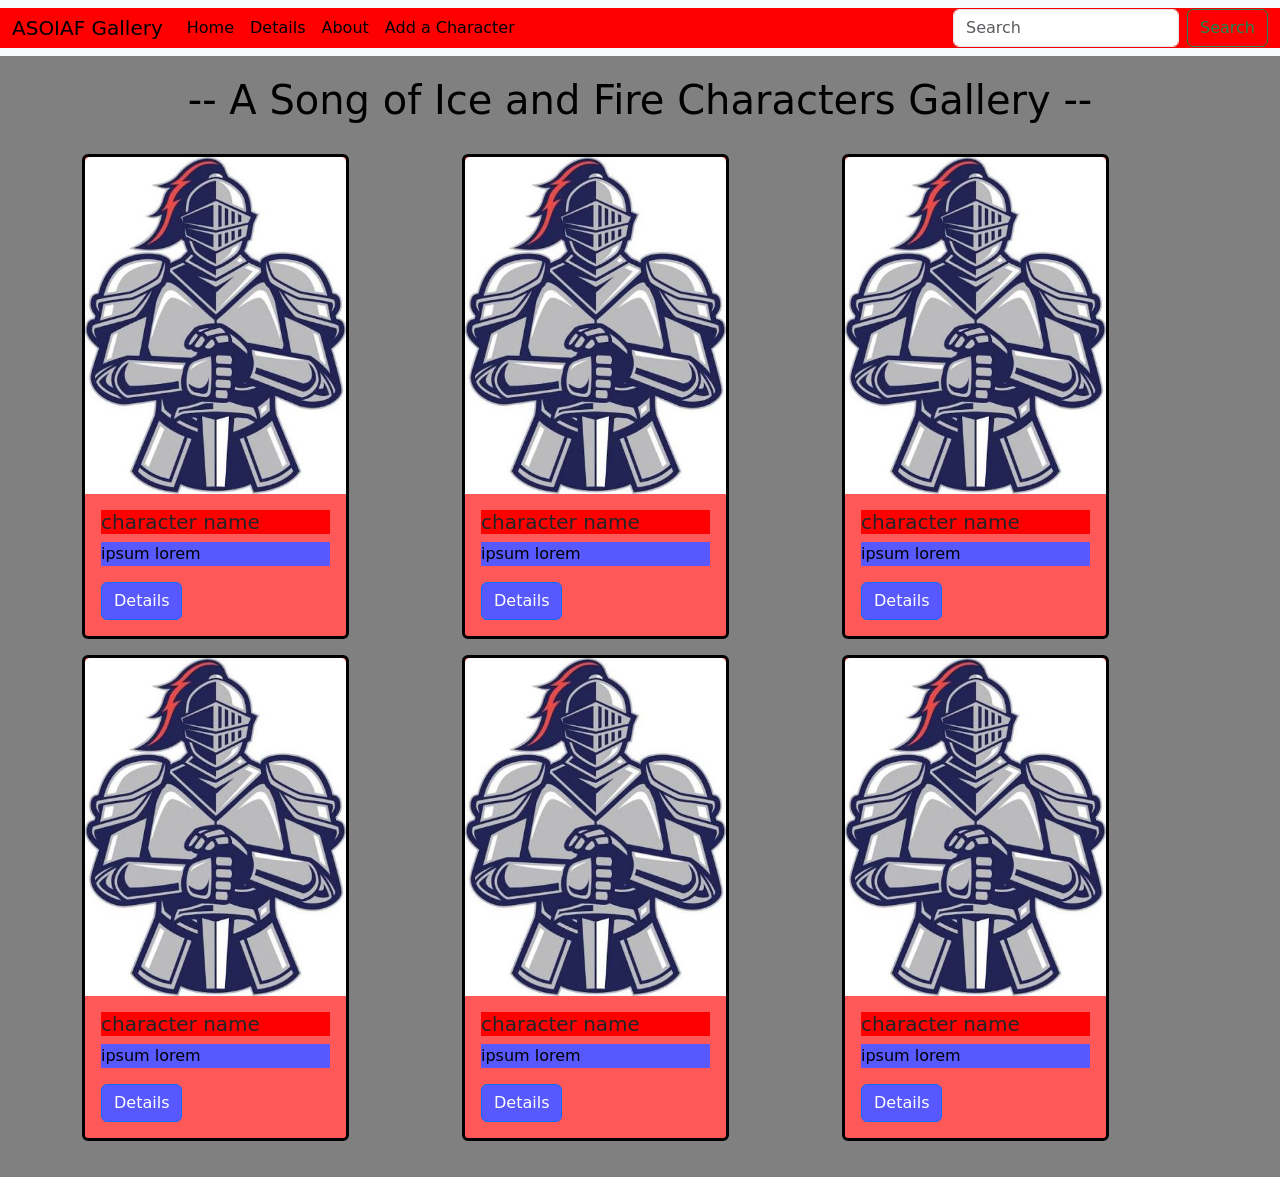
==== index.html @ a6b9ed84 "basic layout with placeholders" ====
<!doctype html>
<html lang="en">

  <head>
    <meta charset="utf-8">
    <meta name="viewport" content="width=device-width, initial-scale=1">
    <link href="https://cdn.jsdelivr.net/npm/bootstrap@5.3.8/dist/css/bootstrap.min.css" rel="stylesheet">
    <link rel="stylesheet" href="styles.css">
    <title>A Song of Ice and Fire Characters Gallery</title>
  </head>

  <body class = "d-flex flex-column min-vh-100">
    <script src="https://cdn.jsdelivr.net/npm/bootstrap@5.3.8/dist/js/bootstrap.bundle.min.js" integrity="sha384-FKyoEForCGlyvwx9Hj09JcYn3nv7wiPVlz7YYwJrWVcXK/BmnVDxM+D2scQbITxI" crossorigin="anonymous"></script>
    <!--nav bar-->
    <nav class="navbar navbar-expand-lg bg-body-tertiary">
  <div class="container-fluid">
    <a class="navbar-brand" href="#">ASOIAF Gallery</a>
    <button class="navbar-toggler" type="button" data-bs-toggle="collapse" data-bs-target="#navbarSupportedContent" aria-controls="navbarSupportedContent" aria-expanded="false" aria-label="Toggle navigation">
      <span class="navbar-toggler-icon"></span>
    </button>
    <div class="collapse navbar-collapse" id="navbarSupportedContent">
      <ul class="navbar-nav me-auto mb-2 mb-lg-0">
        <li class="nav-item">
          <a class="nav-link active" aria-current="page" href="#">Home</a>
        </li>
        <li class="nav-item">
          <a class="nav-link" href="#">Details</a>
        </li>
        <li class="nav-item">
          <a class="nav-link" href="#">About</a>
        </li>
        <li class="nav-item">
          <a class="nav-link" href="#">Add a Character</a>
        </li>
      </ul>
      <form class="d-flex" role="search">
        <input class="form-control me-2" type="search" placeholder="Search" aria-label="Search"/>
        <button class="btn btn-outline-success" type="submit">Search</button>
      </form>
    </div>
  </div>
</nav>

    <h1>-- A Song of Ice and Fire Characters Gallery --</h1>

<div class="container-sm">
    <div class="row">
        <div class="col">
            <div class = "card w-75 mb-3" style="width: 18rem;">
                <img src="images/stock.jpg" class="card-img-top" alt="...">
                <div class = "card-body">
                    <h5 class=""card-title>character name</h5>
                    <p class="card-text">ipsum lorem</p>
                    <a href="#" class="btn btn-primary">Details</a>
                </div>
                
            </div>
        </div>
        <div class="col">
            <div class = "card w-75 mb-3" style="width: 18rem;">
                <img src="images/stock.jpg" class="card-img-top" alt="...">
                <div class = "card-body">
                    <h5 class=""card-title>character name</h5>
                    <p class="card-text">ipsum lorem</p>
                    <a href="#" class="btn btn-primary">Details</a>
                </div>
                
            </div>
        </div>
        <div class="col">
            <div class = "card w-75 mb-3" style="width: 18rem;">
                <img src="images/stock.jpg" class="card-img-top" alt="...">
                <div class = "card-body">
                    <h5 class=""card-title>character name</h5>
                    <p class="card-text">ipsum lorem</p>
                    <a href="#" class="btn btn-primary">Details</a>
                </div>
                
            </div>
        </div>
    </div>
    <div class="row">
        <div class="col">
            <div class = "card w-75 mb-3" style="width: 18rem;">
                <img src="images/stock.jpg" class="card-img-top" alt="...">
                <div class = "card-body">
                    <h5 class=""card-title>character name</h5>
                    <p class="card-text">ipsum lorem</p>
                    <a href="#" class="btn btn-primary">Details</a>
                </div>
                
            </div>
        </div>
        <div class="col">
            <div class = "card w-75 mb-3" style="width: 18rem;">
                <img src="images/stock.jpg" class="card-img-top" alt="...">
                <div class = "card-body">
                    <h5 class=""card-title>character name</h5>
                    <p class="card-text">ipsum lorem</p>
                    <a href="#" class="btn btn-primary">Details</a>
                </div>
                
            </div>
        </div>
        <div class="col">
            <div class = "card w-75 mb-3" style="width: 18rem;">
                <img src="images/stock.jpg" class="card-img-top" alt="...">
                <div class = "card-body">
                    <h5 class=""card-title>character name</h5>
                    <p class="card-text">ipsum lorem</p>
                    <a href="#" class="btn btn-primary">Details</a>
                </div>
                
            </div>
        </div>
    </div>
</div>

</div>
</div>


</html>
---- styles.css ----
body{
    background-color:gray;
    color:Black;
    border-color:green;
    padding-top:0px;
    padding-bottom:20px;
    h1 {
        text-align: center;
        margin-bottom:30px;
    }
    h5{
        background-color:black;
    }
}

.container-fluid{
    color:red;
    border-color:red;
    background-color:red;
}


.navbar {
    --bs-btn-bg: rgb(0,0,0);
    margin-bottom: 20px;
    h1{
        background-color:red;
    }
    p{
        color:black
    }
    a{
        color:black;
        background-color:red;
    }
}

.collapse{
}

.card {
    marin-top: 30px;
    background-color:rgb(255,88,88);
    border-width:3px;
    border-color: black;
    h5{
        background-color:red;
        
    }
    p{
        color:black;
        border-color:black;
        border-width:3px;
        background-color:rgb(88,88,255);
    }
    a{
        background-color:rgb(88,88,255);
    }
}
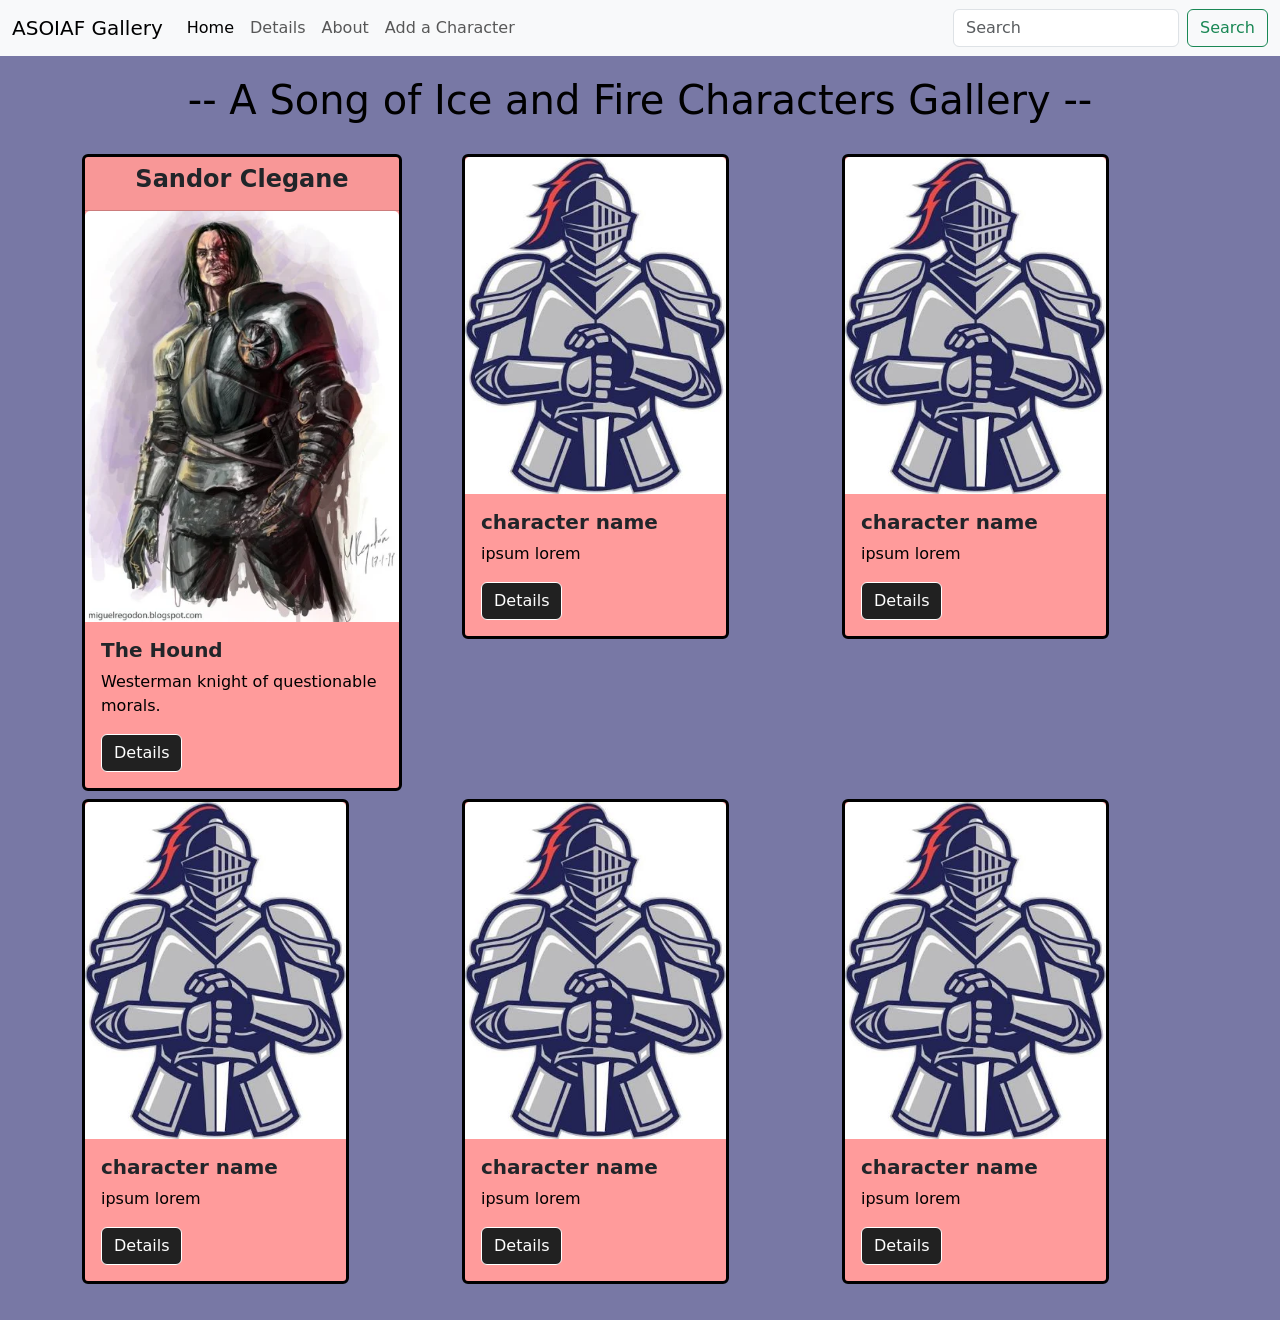
==== commit 595ab434: "card formats updated and content filled out with a proper character" ====
--- a/index.html
+++ b/index.html
@@ -46,11 +46,16 @@
 <div class="container-sm">
     <div class="row">
         <div class="col">
-            <div class = "card w-75 mb-3" style="width: 18rem;">
-                <img src="images/stock.jpg" class="card-img-top" alt="...">
+            <!--Sandor-->
+            <div class = "card w-175 mb-2" style="width: 20rem;">
+
+                <div class = "card-header">
+                    <h4>Sandor Clegane</h4>
+                </div>
+                <img src="images/sandor.jpg" class="card-img-top" alt="...">
                 <div class = "card-body">
-                    <h5 class=""card-title>character name</h5>
-                    <p class="card-text">ipsum lorem</p>
+                    <h5 class="card-title">The Hound</h5>
+                    <p class="card-text"> Westerman knight of questionable morals. </p>
                     <a href="#" class="btn btn-primary">Details</a>
                 </div>
                 
--- a/styles.css
+++ b/styles.css
@@ -1,61 +1,68 @@
 
 
 body{
-    background-color:gray;
+    background-color:rgb(120,120,165);
     color:Black;
-    border-color:green;
     padding-top:0px;
     padding-bottom:20px;
     h1 {
         text-align: center;
         margin-bottom:30px;
     }
-    h5{
-        background-color:black;
-    }
-}
-
-.container-fluid{
-    color:red;
-    border-color:red;
-    background-color:red;
 }
 
 
 .navbar {
-    --bs-btn-bg: rgb(0,0,0);
+
     margin-bottom: 20px;
-    h1{
-        background-color:red;
-    }
-    p{
-        color:black
-    }
-    a{
-        color:black;
-        background-color:red;
-    }
 }
 
 .collapse{
 }
 
+.image{
+    border-color: black;
+    border-width: 4px;
+}
+
 .card {
+    image{
+        border-color:black;
+        border-width: 4px;
+    }
     marin-top: 30px;
-    background-color:rgb(255,88,88);
+    background-color:rgb(255,155,155);
     border-width:3px;
     border-color: black;
     h5{
-        background-color:red;
+        font-weight: 600;
         
     }
     p{
         color:black;
         border-color:black;
         border-width:3px;
-        background-color:rgb(88,88,255);
+    }
+    
+    btn-primary{
+        background-color:black;
+        color:black;
     }
     a{
-        background-color:rgb(88,88,255);
+        background-color:rgb(33,33,33);
+        border-color:white;
+        --bs-btn-hover-bg:rgb(55,55,55);
+        --bs-btn-hover-border-color:rgb(200,200,200);
     }
+
 }
+
+
+
+.card-header {
+    h4{
+        text-align: center;
+        font-weight:bold;
+    }
+    background-color: 155,88,88;
+}
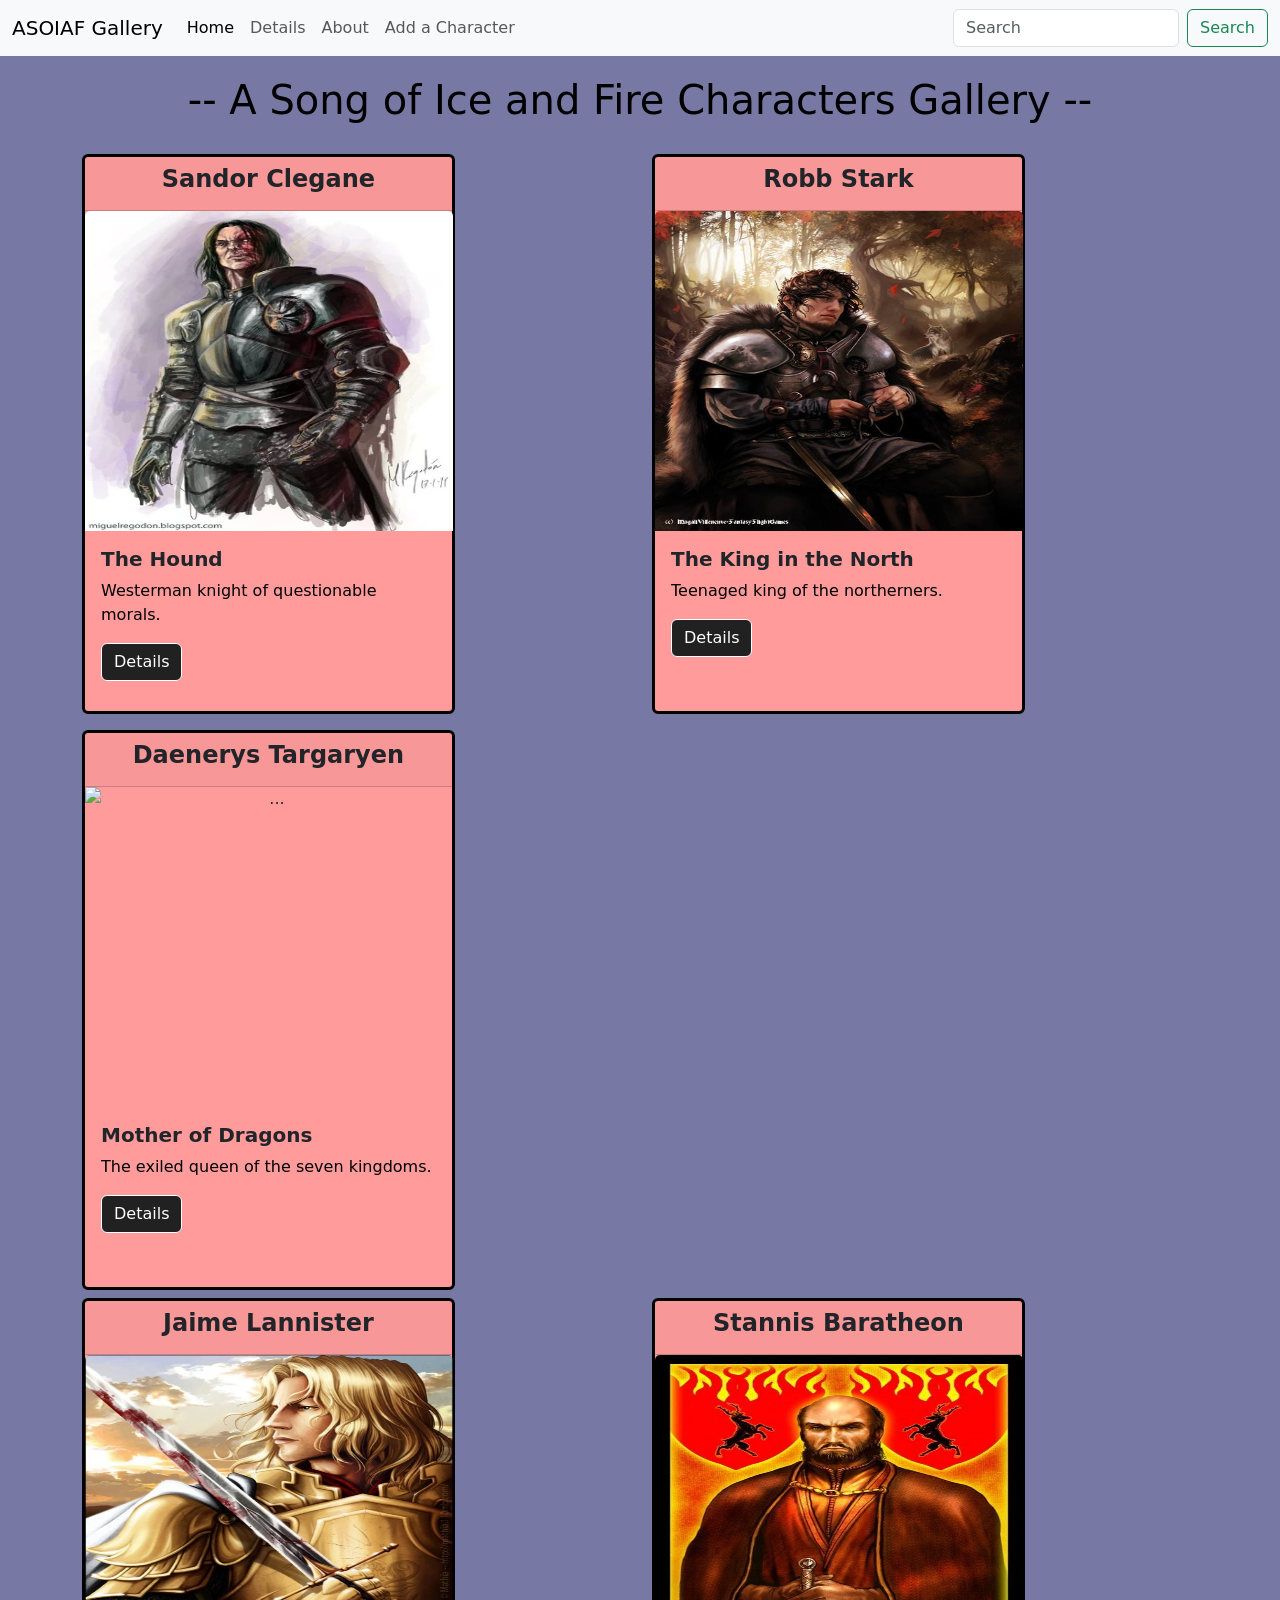
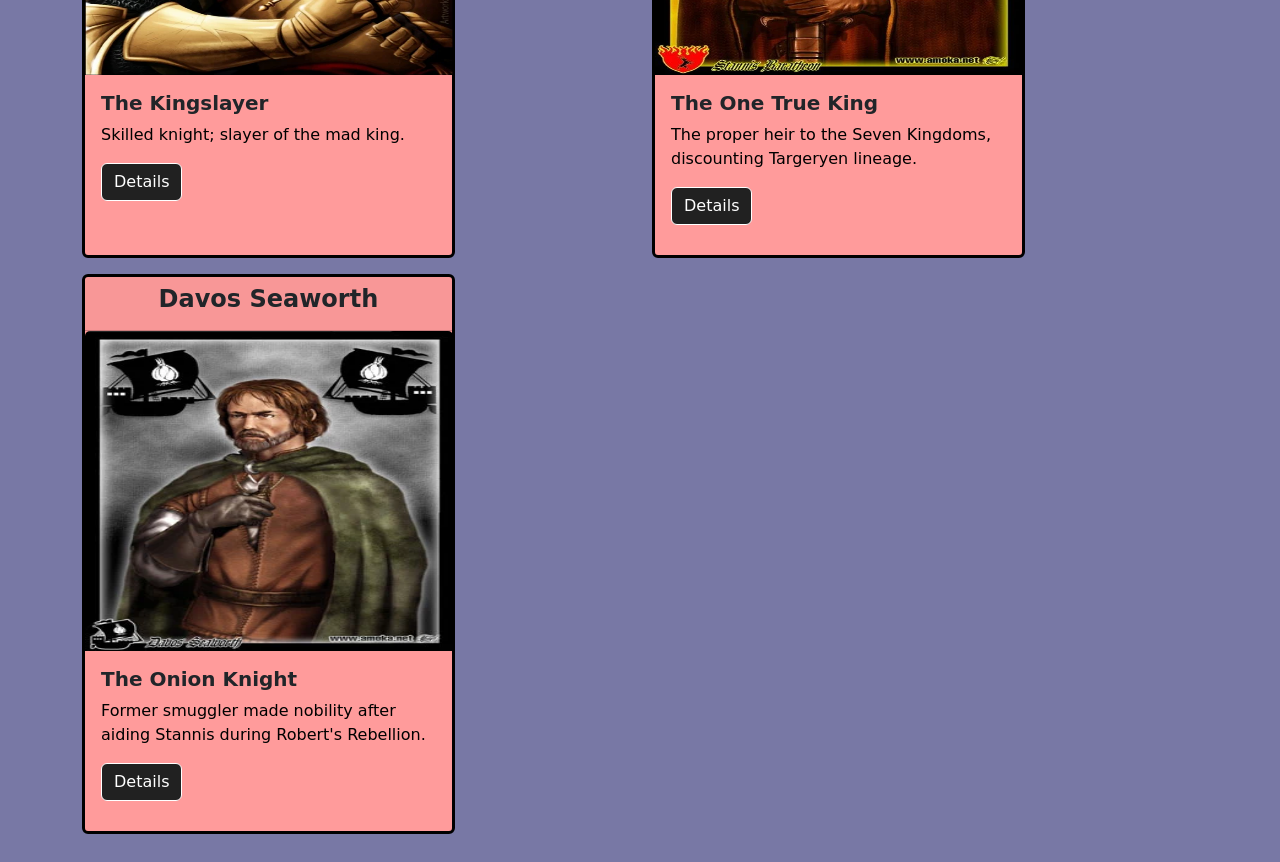
==== commit f77ded20: "added featured characters; some changes to layout" ====
--- a/index.html
+++ b/index.html
@@ -43,11 +43,11 @@
 
     <h1>-- A Song of Ice and Fire Characters Gallery --</h1>
 
-<div class="container-sm">
+<div class="container-md">
     <div class="row">
         <div class="col">
             <!--Sandor-->
-            <div class = "card w-175 mb-2" style="width: 20rem;">
+            <div class = "card w-275 mb-3">
 
                 <div class = "card-header">
                     <h4>Sandor Clegane</h4>
@@ -62,64 +62,86 @@
             </div>
         </div>
         <div class="col">
-            <div class = "card w-75 mb-3" style="width: 18rem;">
-                <img src="images/stock.jpg" class="card-img-top" alt="...">
+            <!--Robb-->
+            <div class = "card h-175 mb-44">
+
+                <div class = "card-header">
+                    <h4>Robb Stark</h4>
+                </div>
+                <img src="images/robb.jpg" class="card-img-top" alt="...">
                 <div class = "card-body">
-                    <h5 class=""card-title>character name</h5>
-                    <p class="card-text">ipsum lorem</p>
+                    <h5 class="card-title">The King in the North</h5>
+                    <p class="card-text"> Teenaged king of the northerners.</p>
                     <a href="#" class="btn btn-primary">Details</a>
                 </div>
                 
             </div>
         </div>
         <div class="col">
-            <div class = "card w-75 mb-3" style="width: 18rem;">
-                <img src="images/stock.jpg" class="card-img-top" alt="...">
+        <!--Daenerys-->
+            <div class = "card h-175 mb-2">
+
+                <div class = "card-header">
+                    <h4>Daenerys Targaryen</h4>
+                </div>
+                <img src="images/dany.jpg" class="card-img-top" alt="...">
                 <div class = "card-body">
-                    <h5 class=""card-title>character name</h5>
-                    <p class="card-text">ipsum lorem</p>
+                    <h5 class="card-title">Mother of Dragons</h5>
+                    <p class="card-text"> The exiled queen of the seven kingdoms.</p>
                     <a href="#" class="btn btn-primary">Details</a>
                 </div>
-                
+                </div>
             </div>
-        </div>
     </div>
-    <div class="row">
+   <div class="row">
         <div class="col">
-            <div class = "card w-75 mb-3" style="width: 18rem;">
-                <img src="images/stock.jpg" class="card-img-top" alt="...">
+            <!--Jaime-->
+            <div class = "card w-275 mb-3">
+
+                <div class = "card-header">
+                    <h4>Jaime Lannister</h4>
+                </div>
+                <img src="images/jaime.jpg" class="card-img-top" alt="...">
                 <div class = "card-body">
-                    <h5 class=""card-title>character name</h5>
-                    <p class="card-text">ipsum lorem</p>
+                    <h5 class="card-title">The Kingslayer</h5>
+                    <p class="card-text"> Skilled knight; slayer of the mad king. </p>
                     <a href="#" class="btn btn-primary">Details</a>
                 </div>
                 
             </div>
         </div>
         <div class="col">
-            <div class = "card w-75 mb-3" style="width: 18rem;">
-                <img src="images/stock.jpg" class="card-img-top" alt="...">
+            <!--Stannis-->
+            <div class = "card h-175 mb-44">
+
+                <div class = "card-header">
+                    <h4>Stannis Baratheon</h4>
+                </div>
+                <img src="images/stannis.jpg" class="card-img-top" alt="...">
                 <div class = "card-body">
-                    <h5 class=""card-title>character name</h5>
-                    <p class="card-text">ipsum lorem</p>
+                    <h5 class="card-title">The One True King</h5>
+                    <p class="card-text"> The proper heir to the Seven Kingdoms, discounting Targeryen lineage.</p>
                     <a href="#" class="btn btn-primary">Details</a>
                 </div>
                 
             </div>
         </div>
         <div class="col">
-            <div class = "card w-75 mb-3" style="width: 18rem;">
-                <img src="images/stock.jpg" class="card-img-top" alt="...">
+        <!--Davos-->
+            <div class = "card h-175 mb-2">
+
+                <div class = "card-header">
+                    <h4>Davos Seaworth</h4>
+                </div>
+                <img src="images/davos.jpg" class="card-img-top" alt="...">
                 <div class = "card-body">
-                    <h5 class=""card-title>character name</h5>
-                    <p class="card-text">ipsum lorem</p>
+                    <h5 class="card-title">The Onion Knight</h5>
+                    <p class="card-text"> Former smuggler made nobility after aiding Stannis during Robert's Rebellion.</p>
                     <a href="#" class="btn btn-primary">Details</a>
                 </div>
-                
+                </div>
             </div>
-        </div>
     </div>
-</div>
 
 </div>
 </div>
--- a/styles.css
+++ b/styles.css
@@ -20,16 +20,17 @@
 .collapse{
 }
 
-.image{
-    border-color: black;
-    border-width: 4px;
-}
+
 
 .card {
-    image{
-        border-color:black;
-        border-width: 4px;
+    img:sizes;
+    img{
+        width:23rem;
+        height:20rem;
+        text-align:center;
     }
+    height: 35rem;
+    width: 23.3rem;
     marin-top: 30px;
     background-color:rgb(255,155,155);
     border-width:3px;
@@ -49,6 +50,7 @@
         color:black;
     }
     a{
+        
         background-color:rgb(33,33,33);
         border-color:white;
         --bs-btn-hover-bg:rgb(55,55,55);
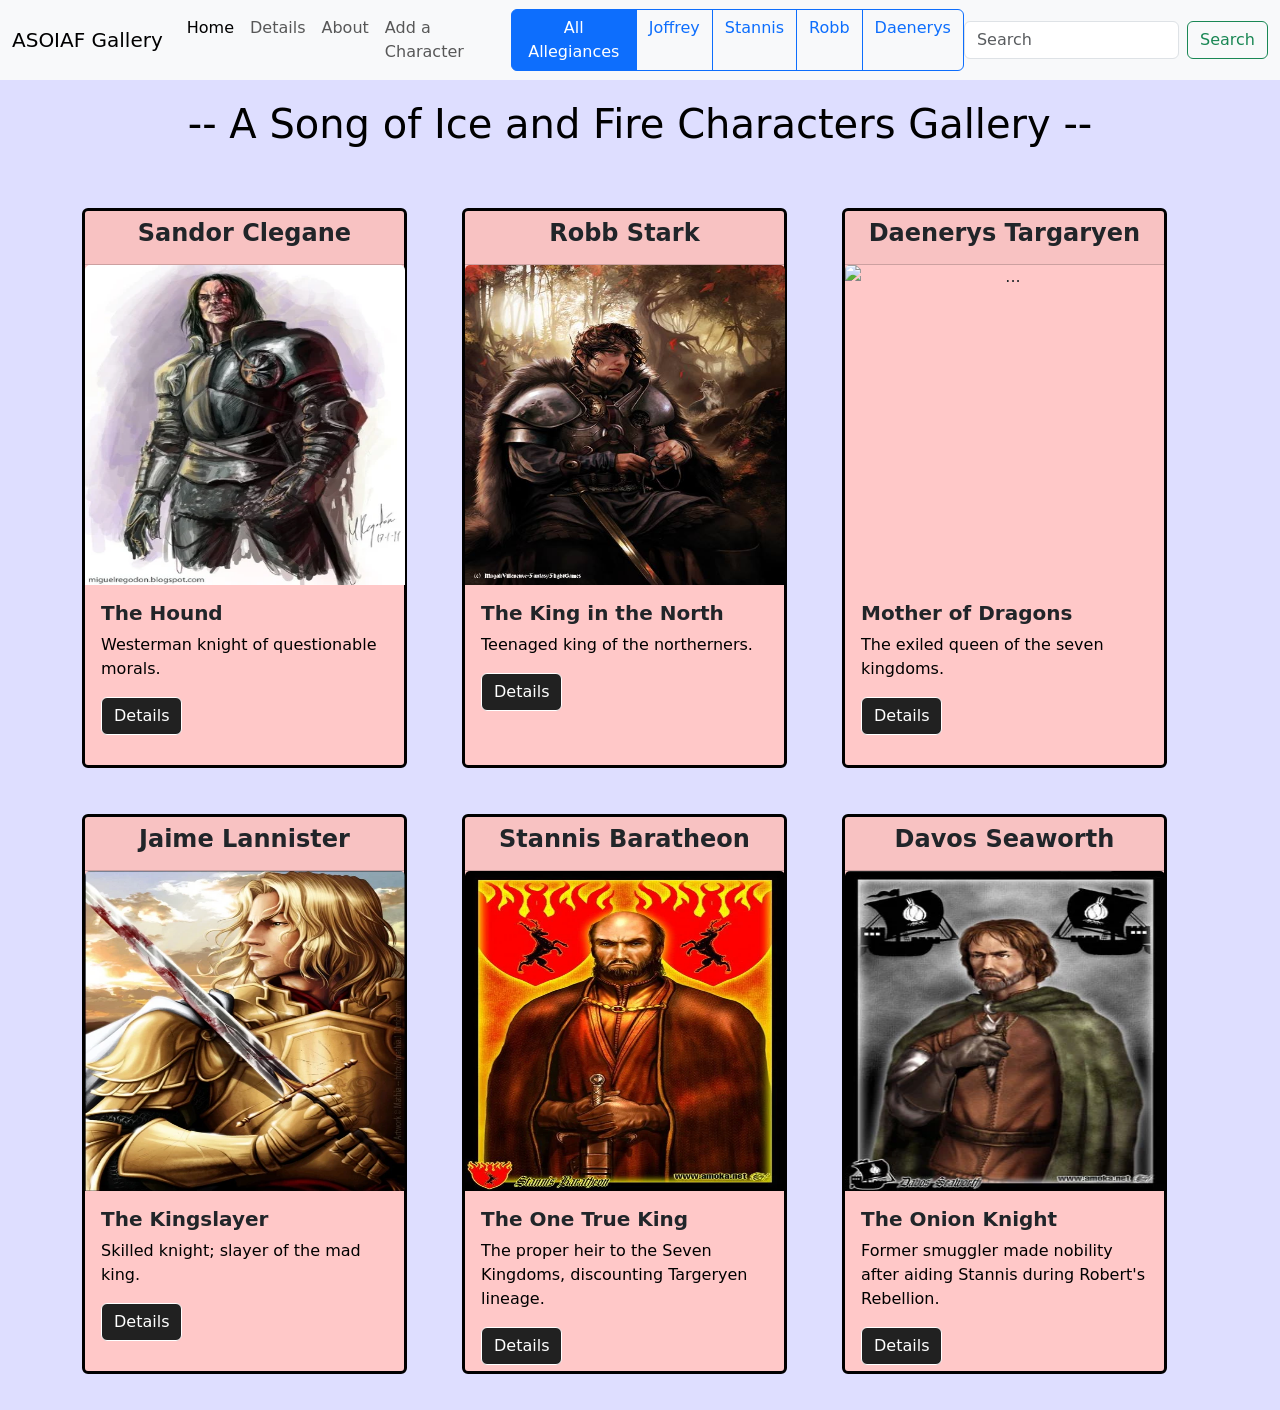
==== commit 83241465: "added about and details pages; filtering for house allegiance" ====
--- a/index.html
+++ b/index.html
@@ -6,7 +6,7 @@
     <meta name="viewport" content="width=device-width, initial-scale=1">
     <link href="https://cdn.jsdelivr.net/npm/bootstrap@5.3.8/dist/css/bootstrap.min.css" rel="stylesheet">
     <link rel="stylesheet" href="styles.css">
-    <title>A Song of Ice and Fire Characters Gallery</title>
+    <title>ASOIAF Gallery</title>
   </head>
 
   <body class = "d-flex flex-column min-vh-100">
@@ -14,28 +14,47 @@
     <!--nav bar-->
     <nav class="navbar navbar-expand-lg bg-body-tertiary">
   <div class="container-fluid">
-    <a class="navbar-brand" href="#">ASOIAF Gallery</a>
+    <a class="navbar-brand" href="index.html">ASOIAF Gallery</a>
     <button class="navbar-toggler" type="button" data-bs-toggle="collapse" data-bs-target="#navbarSupportedContent" aria-controls="navbarSupportedContent" aria-expanded="false" aria-label="Toggle navigation">
       <span class="navbar-toggler-icon"></span>
     </button>
     <div class="collapse navbar-collapse" id="navbarSupportedContent">
       <ul class="navbar-nav me-auto mb-2 mb-lg-0">
         <li class="nav-item">
-          <a class="nav-link active" aria-current="page" href="#">Home</a>
+          <a class="nav-link active" aria-current="page" href="index.html">Home</a>
         </li>
         <li class="nav-item">
-          <a class="nav-link" href="#">Details</a>
+          <a class="nav-link" href="details.html">Details</a>
         </li>
         <li class="nav-item">
-          <a class="nav-link" href="#">About</a>
+          <a class="nav-link" href="about.html">About</a>
         </li>
         <li class="nav-item">
-          <a class="nav-link" href="#">Add a Character</a>
+          <a class="nav-link" href="new-character-form.html">Add a Character</a>
         </li>
       </ul>
+      <div class="btn-group" role="group" aria-label="Basic radio toggle button group">
+
+    <input type="radio" class="btn-check" name="btnradio" id="btnradio0" autocomplete="off" checked>
+            <label class="btn btn-outline-primary" for="btnradio0">All Allegiances</label>
+
+            <input type="radio" class="btn-check" name="btnradio" id="btnradio1" autocomplete="off" >
+            <label class="btn btn-outline-primary" for="btnradio1">Joffrey</label>
+
+            <input type="radio" class="btn-check" name="btnradio" id="btnradio2" autocomplete="off">
+            <label class="btn btn-outline-primary" for="btnradio2">Stannis</label>
+
+            <input type="radio" class="btn-check" name="btnradio" id="btnradio3" autocomplete="off">
+            <label class="btn btn-outline-primary" for="btnradio3">Robb</label>
+
+            <input type="radio" class="btn-check" name="btnradio" id="btnradio4" autocomplete="off">
+            <label class="btn btn-outline-primary" for="btnradio4">Daenerys</label>
+        </div>
       <form class="d-flex" role="search">
+        
         <input class="form-control me-2" type="search" placeholder="Search" aria-label="Search"/>
         <button class="btn btn-outline-success" type="submit">Search</button>
+            
       </form>
     </div>
   </div>
@@ -47,7 +66,7 @@
     <div class="row">
         <div class="col">
             <!--Sandor-->
-            <div class = "card w-275 mb-3">
+            <div class = "card char-card w-275 mb-3">
 
                 <div class = "card-header">
                     <h4>Sandor Clegane</h4>
@@ -56,14 +75,14 @@
                 <div class = "card-body">
                     <h5 class="card-title">The Hound</h5>
                     <p class="card-text"> Westerman knight of questionable morals. </p>
-                    <a href="#" class="btn btn-primary">Details</a>
+                    <a href="details.html" class="btn btn-primary">Details</a>
                 </div>
                 
             </div>
         </div>
         <div class="col">
             <!--Robb-->
-            <div class = "card h-175 mb-44">
+            <div class = "card char-card h-175 mb-44">
 
                 <div class = "card-header">
                     <h4>Robb Stark</h4>
@@ -72,14 +91,14 @@
                 <div class = "card-body">
                     <h5 class="card-title">The King in the North</h5>
                     <p class="card-text"> Teenaged king of the northerners.</p>
-                    <a href="#" class="btn btn-primary">Details</a>
+                    <a href="details.html" class="btn btn-primary">Details</a>
                 </div>
                 
             </div>
         </div>
         <div class="col">
         <!--Daenerys-->
-            <div class = "card h-175 mb-2">
+            <div class = "card char-card h-175 mb-2">
 
                 <div class = "card-header">
                     <h4>Daenerys Targaryen</h4>
@@ -88,7 +107,7 @@
                 <div class = "card-body">
                     <h5 class="card-title">Mother of Dragons</h5>
                     <p class="card-text"> The exiled queen of the seven kingdoms.</p>
-                    <a href="#" class="btn btn-primary">Details</a>
+                    <a href="details.html" class="btn btn-primary">Details</a>
                 </div>
                 </div>
             </div>
@@ -96,7 +115,7 @@
    <div class="row">
         <div class="col">
             <!--Jaime-->
-            <div class = "card w-275 mb-3">
+            <div class = "card char-card w-275 mb-3">
 
                 <div class = "card-header">
                     <h4>Jaime Lannister</h4>
@@ -105,14 +124,14 @@
                 <div class = "card-body">
                     <h5 class="card-title">The Kingslayer</h5>
                     <p class="card-text"> Skilled knight; slayer of the mad king. </p>
-                    <a href="#" class="btn btn-primary">Details</a>
+                    <a href="details.html" class="btn btn-primary">Details</a>
                 </div>
                 
             </div>
         </div>
         <div class="col">
             <!--Stannis-->
-            <div class = "card h-175 mb-44">
+            <div class = "card char-card h-175 mb-44">
 
                 <div class = "card-header">
                     <h4>Stannis Baratheon</h4>
@@ -121,14 +140,14 @@
                 <div class = "card-body">
                     <h5 class="card-title">The One True King</h5>
                     <p class="card-text"> The proper heir to the Seven Kingdoms, discounting Targeryen lineage.</p>
-                    <a href="#" class="btn btn-primary">Details</a>
+                    <a href="details.html" class="btn btn-primary">Details</a>
                 </div>
                 
             </div>
         </div>
         <div class="col">
         <!--Davos-->
-            <div class = "card h-175 mb-2">
+            <div class = "card char-card h-175 mb-2">
 
                 <div class = "card-header">
                     <h4>Davos Seaworth</h4>
@@ -137,7 +156,7 @@
                 <div class = "card-body">
                     <h5 class="card-title">The Onion Knight</h5>
                     <p class="card-text"> Former smuggler made nobility after aiding Stannis during Robert's Rebellion.</p>
-                    <a href="#" class="btn btn-primary">Details</a>
+                    <a href="details.html" class="btn btn-primary">Details</a>
                 </div>
                 </div>
             </div>
--- a/styles.css
+++ b/styles.css
@@ -1,7 +1,7 @@
 
 
 body{
-    background-color:rgb(120,120,165);
+    background-color:rgb(222,222,255);
     color:Black;
     padding-top:0px;
     padding-bottom:20px;
@@ -20,19 +20,33 @@
 .collapse{
 }
 
+.back-button{
+    background-color:black;
+    color:white;
+    --bs-btn-hover-color:rgb(222,222,222);
+    --bs-btn-hover-bg:rgb(55,55,55);
+    --bs-btn-hover-border-color:rgb(200,200,200);
+}
 
+.details-card{
+    width:20rem;
+    height:18rem;
+    background-color:rgb(255,200,200);
+    border-width:3px;
+    border-color: black;
+}
 
-.card {
+.char-card {
     img:sizes;
     img{
-        width:23rem;
+        width:20rem;
         height:20rem;
         text-align:center;
     }
     height: 35rem;
-    width: 23.3rem;
-    marin-top: 30px;
-    background-color:rgb(255,155,155);
+    width: 20.3rem;
+    margin-top: 30px;
+    background-color:rgb(255,200,200);
     border-width:3px;
     border-color: black;
     h5{
@@ -60,7 +74,10 @@
 }
 
 
-
+.page-header{
+    margin-top:20px;
+    margin-bottom:30px;
+}
 .card-header {
     h4{
         text-align: center;
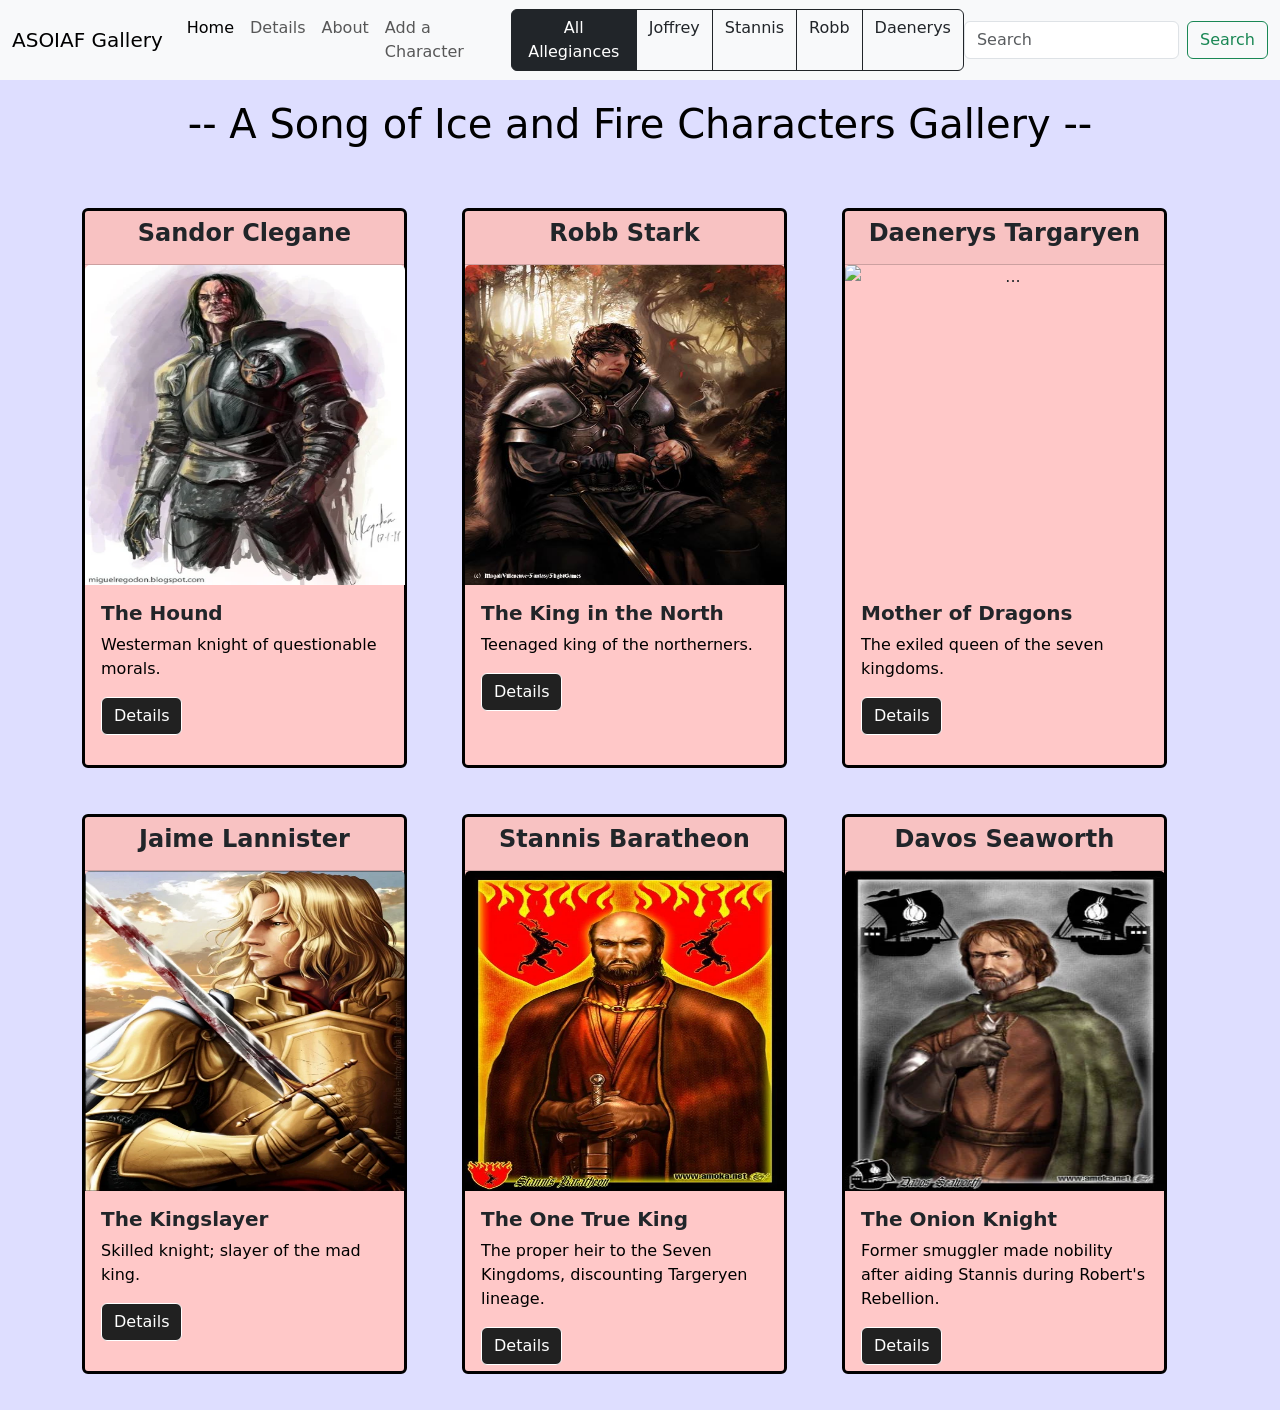
==== commit 385c4c15: "new character form added" ====
--- a/index.html
+++ b/index.html
@@ -34,21 +34,20 @@
         </li>
       </ul>
       <div class="btn-group" role="group" aria-label="Basic radio toggle button group">
-
     <input type="radio" class="btn-check" name="btnradio" id="btnradio0" autocomplete="off" checked>
-            <label class="btn btn-outline-primary" for="btnradio0">All Allegiances</label>
+            <label class="btn btn-outline-dark" for="btnradio0">All Allegiances</label>
 
             <input type="radio" class="btn-check" name="btnradio" id="btnradio1" autocomplete="off" >
-            <label class="btn btn-outline-primary" for="btnradio1">Joffrey</label>
+            <label class="btn btn-outline-dark" for="btnradio1">Joffrey</label>
 
             <input type="radio" class="btn-check" name="btnradio" id="btnradio2" autocomplete="off">
-            <label class="btn btn-outline-primary" for="btnradio2">Stannis</label>
+            <label class="btn btn-outline-dark" for="btnradio2">Stannis</label>
 
             <input type="radio" class="btn-check" name="btnradio" id="btnradio3" autocomplete="off">
-            <label class="btn btn-outline-primary" for="btnradio3">Robb</label>
+            <label class="btn btn-outline-dark" for="btnradio3">Robb</label>
 
             <input type="radio" class="btn-check" name="btnradio" id="btnradio4" autocomplete="off">
-            <label class="btn btn-outline-primary" for="btnradio4">Daenerys</label>
+            <label class="btn btn-outline-dark" for="btnradio4">Daenerys</label>
         </div>
       <form class="d-flex" role="search">
         
--- a/styles.css
+++ b/styles.css
@@ -34,7 +34,26 @@
     background-color:rgb(255,200,200);
     border-width:3px;
     border-color: black;
+
 }
+
+.charform {
+    justify-content-center
+    width:33rem;
+    background-color:rgb(255,200,200);
+    .btn-danger {
+        --bs-btn-active-color:rgb(222,222,255);
+        --bs-btn-bg:rgb(222,222,255);
+        --bs-btn-color:black;
+        --bs-btn-hover-bg:rgb(255,255,255);
+        --bs-btn-hover-color:rgb(0,0,0);
+        --bs-btn-border-color:rgb(55,55,255);
+        --bs-btn-hover-border-color:rgb(55,55,255);
+    }
+
+}
+
+
 
 .char-card {
     img:sizes;
